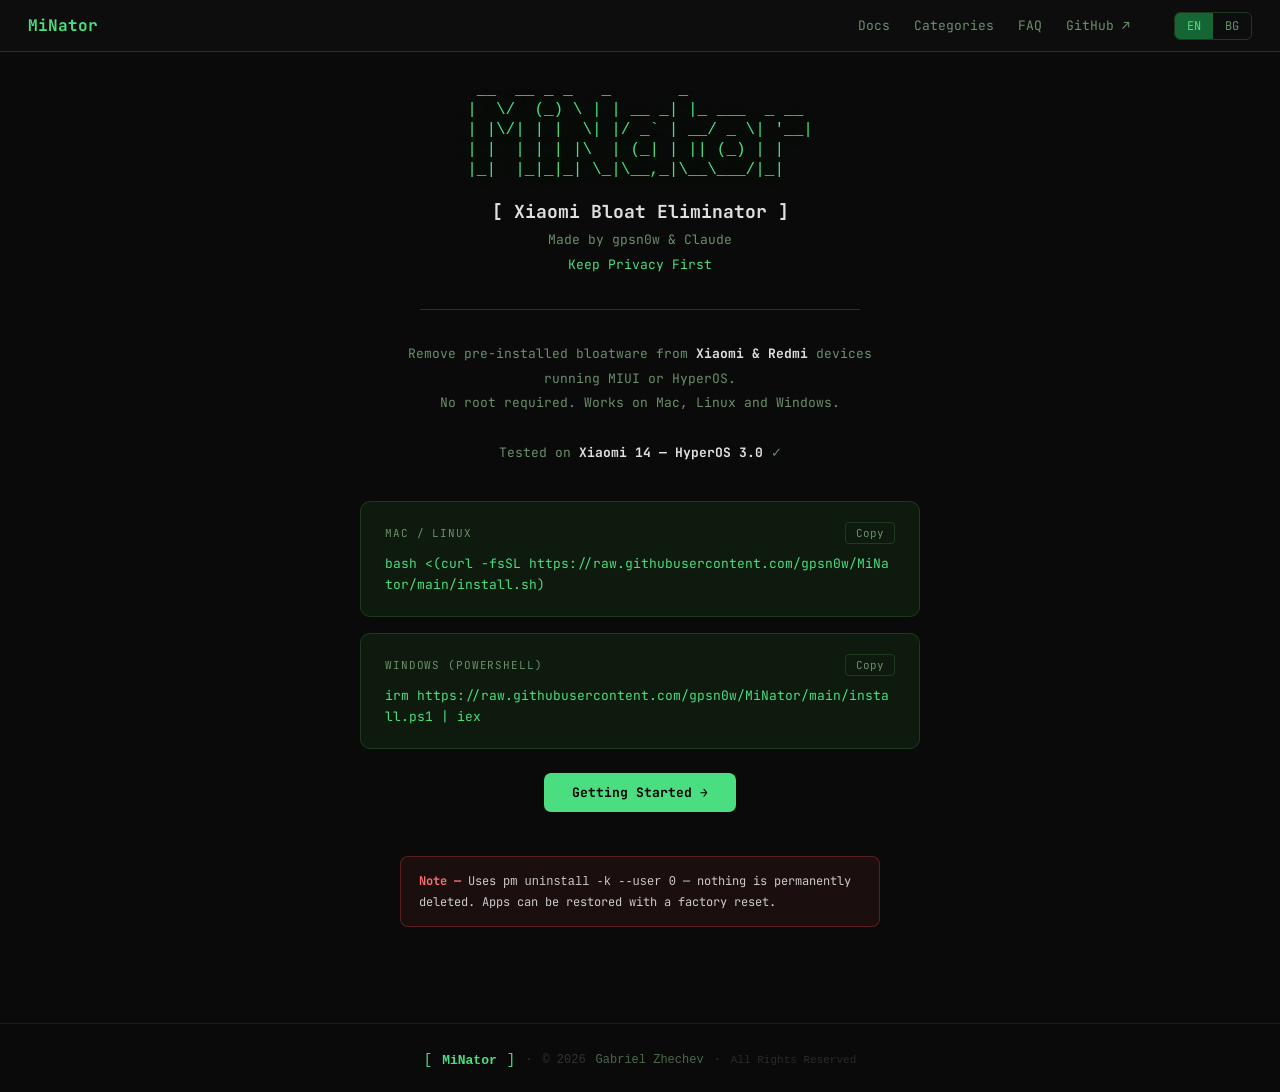
==== docs/index.html @ f18e5c70 "design: redesign footer with terminal bracket style" ====
<!DOCTYPE html>
<html lang="en">
<head>
  <meta charset="UTF-8">
  <meta name="viewport" content="width=device-width, initial-scale=1.0">
  <title>MiNator — Xiaomi Bloat Eliminator</title>
  <meta name="description" content="Remove pre-installed bloatware from Xiaomi & Redmi devices running MIUI or HyperOS. No root required. Works on Mac, Linux and Windows.">
  <meta name="keywords" content="xiaomi bloatware remover, redmi debloater, MIUI bloat, HyperOS debloat, ADB xiaomi, remove xiaomi apps, privacy xiaomi">
  <meta name="author" content="gpsn0w">
  <meta name="copyright" content="© 2026 Gabriel Zhechev. All Rights Reserved.">
  <meta name="robots" content="index, follow">
  <link rel="canonical" href="https://gpsn0w.github.io/MiNator/">

  <!-- Open Graph / Social -->
  <meta property="og:type" content="website">
  <meta property="og:url" content="https://gpsn0w.github.io/MiNator/">
  <meta property="og:title" content="MiNator — Xiaomi Bloat Eliminator">
  <meta property="og:description" content="Remove pre-installed bloatware from Xiaomi & Redmi devices. No root required. Works on Mac, Linux and Windows.">
  <meta name="twitter:card" content="summary">
  <meta name="twitter:title" content="MiNator — Xiaomi Bloat Eliminator">
  <meta name="twitter:description" content="Remove pre-installed bloatware from Xiaomi & Redmi devices. No root required.">

  <link rel="sitemap" type="application/xml" href="sitemap.xml">
  <link href="https://fonts.googleapis.com/css2?family=JetBrains+Mono:wght@400;700&display=swap" rel="stylesheet">
  <style>
    :root {
      --bg: #0a0a0a;
      --surface: #111;
      --border: #1e3a1e;
      --text: #e0e0e0;
      --muted: #6b8f6b;
      --green: #4ade80;
      --green-dim: #22c55e;
      --green-dark: #166534;
      --font: 'JetBrains Mono', monospace;
    }
    * { box-sizing: border-box; margin: 0; padding: 0; }
    body { background: var(--bg); color: var(--text); font-family: var(--font); min-height: 100vh; }
    a { color: var(--green); text-decoration: none; }

    /* NAV */
    nav {
      position: fixed; top: 0; left: 0; right: 0;
      height: 52px; background: #0d0d0d;
      border-bottom: 1px solid var(--border);
      display: flex; align-items: center;
      padding: 0 28px; z-index: 100;
    }
    .nav-logo { font-size: 16px; font-weight: 700; color: var(--green); margin-right: auto; }
    .nav-links { display: flex; gap: 24px; align-items: center; }
    .nav-links a { color: var(--muted); font-size: 13px; transition: color .2s; }
    .nav-links a:hover { color: var(--green); }

    /* LANG TOGGLE */
    .lang-toggle {
      display: flex; gap: 0;
      border: 1px solid var(--border);
      border-radius: 6px; overflow: hidden;
      margin-left: 20px;
    }
    .lang-btn {
      padding: 5px 12px; font-size: 12px; font-family: var(--font);
      background: transparent; color: var(--muted);
      border: none; cursor: pointer; transition: all .2s;
    }
    .lang-btn.active { background: var(--green-dark); color: var(--green); }
    .lang-btn:hover:not(.active) { color: var(--text); }

    /* HERO */
    .hero {
      min-height: 100vh; display: flex; flex-direction: column;
      align-items: center; justify-content: center;
      padding: 80px 24px 48px; text-align: center;
    }
    .ascii {
      font-family: 'Courier New', Courier, monospace;
      font-size: 16px;
      color: var(--green);
      text-shadow: 0 0 20px rgba(74,222,128,.4);
      margin-bottom: 20px;
      display: inline-block;
      text-align: left;
      line-height: 1.25;
      white-space: pre;
    }
    .hero h1 { font-size: 18px; color: var(--text); margin-bottom: 8px; }
    .hero .by { font-size: 13px; color: var(--muted); margin-bottom: 8px; }
    .hero .tagline { font-size: 13px; color: var(--green); margin-bottom: 36px; }

    hr { width: 440px; max-width: 100%; border: none; border-top: 1px solid var(--border); margin-bottom: 32px; }

    .desc { max-width: 480px; font-size: 13px; color: var(--muted); line-height: 1.9; margin-bottom: 36px; }
    .desc strong { color: var(--text); }

    /* INSTALL BOX */
    .install-box {
      background: #0d1a0d; border: 1px solid var(--border);
      border-radius: 10px; padding: 20px 24px;
      max-width: 560px; width: 100%; margin-bottom: 16px;
      text-align: left;
    }
    .install-label {
      font-size: 11px; color: var(--muted); text-transform: uppercase;
      letter-spacing: .08em; margin-bottom: 10px;
      display: flex; align-items: center; justify-content: space-between;
    }
    .install-cmd {
      font-size: 13px; color: var(--green);
      word-break: break-all; line-height: 1.6;
    }
    .copy-btn {
      background: transparent; border: 1px solid var(--border);
      color: var(--muted); font-family: var(--font); font-size: 11px;
      padding: 3px 10px; border-radius: 4px; cursor: pointer;
      transition: all .2s; white-space: nowrap;
    }
    .copy-btn:hover { border-color: var(--green); color: var(--green); }
    .copy-btn.copied { color: var(--green); border-color: var(--green); }

    /* GETTING STARTED BUTTON */
    .btn-docs {
      display: inline-flex; align-items: center; gap: 8px;
      padding: 11px 28px; background: var(--green);
      color: #000; font-family: var(--font); font-size: 13px;
      font-weight: 700; border-radius: 7px; margin-top: 8px;
      transition: opacity .2s;
    }
    .btn-docs:hover { opacity: .85; }

    /* WARNING */
    .warning {
      margin-top: 44px; max-width: 480px;
      padding: 14px 18px; border-radius: 8px;
      background: rgba(239,68,68,.07); border: 1px solid rgba(239,68,68,.3);
      font-size: 12px; color: #ccc; text-align: left; line-height: 1.7;
    }
    .warning strong { color: #f87171; }

    /* LANG HIDE */
    [data-lang] { display: none; }
    body.en [data-lang="en"] { display: block; }
    body.bg [data-lang="bg"] { display: block; }
    .inline-lang { display: none; }
    body.en .inline-lang.en { display: inline; }
    body.bg .inline-lang.bg { display: inline; }

    /* FOOTER */
    .site-footer {
      text-align: center;
      padding: 24px;
      margin-top: 48px;
      border-top: 1px solid #0d2a0d;
    }
    .footer-line {
      display: inline-flex; align-items: center; gap: 10px;
      font-family: 'Courier New', Courier, monospace;
      font-size: 12px; flex-wrap: wrap; justify-content: center;
    }
    .footer-bracket { color: var(--green); font-size: 14px; }
    .footer-brand { color: var(--green); font-weight: bold; font-size: 13px; }
    .footer-brand:hover { opacity: .8; }
    .footer-sep { color: #1e3a1e; }
    .footer-copy { color: #333; }
    .footer-author { color: #4a6a4a; transition: color .2s; }
    .footer-author:hover { color: var(--green); }
    .footer-rights { color: #2a2a2a; font-size: 11px; }

    @media (max-width: 600px) {
      .ascii { font-size: 9px; }
      .nav-links { display: none; }
      .install-cmd { font-size: 11px; }
    }
  </style>
</head>
<body class="en">

<nav>
  <span class="nav-logo">MiNator</span>
  <div class="nav-links">
    <a href="getting-started.html">Docs</a>
    <a href="categories.html">Categories</a>
    <a href="faq.html">FAQ</a>
    <a href="https://github.com/gpsn0w/MiNator" target="_blank">GitHub ↗</a>
    <div class="lang-toggle">
      <button class="lang-btn active" onclick="setLang('en')">EN</button>
      <button class="lang-btn" onclick="setLang('bg')">BG</button>
    </div>
  </div>
</nav>

<main class="hero">
  <pre class="ascii"> __  __ _ _   _       _
|  \/  (_) \ | | __ _| |_ ___  _ __
| |\/| | |  \| |/ _` | __/ _ \| '__|
| |  | | | |\  | (_| | || (_) | |
|_|  |_|_|_| \_|\__,_|\__\___/|_|  </pre>

  <h1>[ Xiaomi Bloat Eliminator ]</h1>
  <p class="by">Made by gpsn0w &amp; Claude</p>
  <p class="tagline">
    <span class="inline-lang en">Keep Privacy First</span>
    <span class="inline-lang bg">Дръжте поверителността първа.</span>
  </p>

  <hr>

  <div data-lang="en">
    <p class="desc">
      Remove pre-installed bloatware from <strong>Xiaomi &amp; Redmi</strong> devices running MIUI or HyperOS.<br>
      No root required. Works on Mac, Linux and Windows.<br><br>
      Tested on <strong>Xiaomi 14 — HyperOS 3.0</strong> ✓
    </p>
  </div>
  <div data-lang="bg">
    <p class="desc">
      Маха предварително инсталирания bloatware от <strong>Xiaomi &amp; Redmi</strong> устройства с MIUI или HyperOS.<br>
      Не е нужен root. Работи на Mac, Linux и Windows.<br><br>
      Тествано на <strong>Xiaomi 14 — HyperOS 3.0</strong> ✓
    </p>
  </div>

  <!-- Mac / Linux -->
  <div class="install-box">
    <div class="install-label">
      <span>Mac / Linux</span>
      <button class="copy-btn" onclick="copyCmd(this, 'bash <(curl -fsSL https://raw.githubusercontent.com/gpsn0w/MiNator/main/install.sh)')">Copy</button>
    </div>
    <div class="install-cmd">bash &lt;(curl -fsSL https://raw.githubusercontent.com/gpsn0w/MiNator/main/install.sh)</div>
  </div>

  <!-- Windows -->
  <div class="install-box">
    <div class="install-label">
      <span>Windows (PowerShell)</span>
      <button class="copy-btn" onclick="copyCmd(this, 'irm https://raw.githubusercontent.com/gpsn0w/MiNator/main/install.ps1 | iex')">Copy</button>
    </div>
    <div class="install-cmd">irm https://raw.githubusercontent.com/gpsn0w/MiNator/main/install.ps1 | iex</div>
  </div>

  <a class="btn-docs" href="getting-started.html">
    <span class="inline-lang en">Getting Started →</span>
    <span class="inline-lang bg">Как да започна →</span>
  </a>

  <div class="warning">
    <strong>Note — </strong>
    <span class="inline-lang en">Uses <code>pm uninstall -k --user 0</code> — nothing is permanently deleted. Apps can be restored with a factory reset.</span>
    <span class="inline-lang bg">Използва <code>pm uninstall -k --user 0</code> — нищо не се изтрива за постоянно. Приложенията могат да се върнат с фабричен ресет.</span>
  </div>
</main>

<footer class="site-footer">
  <div class="footer-line">
    <span class="footer-bracket">[</span>
    <a href="https://gpsn0w.github.io/MiNator/" class="footer-brand">MiNator</a>
    <span class="footer-bracket">]</span>
    <span class="footer-sep">·</span>
    <span class="footer-copy">© 2026</span>
    <a href="https://github.com/gpsn0w" target="_blank" class="footer-author">Gabriel Zhechev</a>
    <span class="footer-sep">·</span>
    <span class="footer-rights">All Rights Reserved</span>
  </div>
</footer>

<script>
function setLang(lang) {
  document.body.className = lang;
  document.querySelectorAll('.lang-btn').forEach(b => b.classList.remove('active'));
  document.querySelector(`.lang-btn[onclick="setLang('${lang}')"]`).classList.add('active');
}

document.addEventListener('copy', function(e) {
  var sel = window.getSelection().toString();
  if (sel.length > 30) {
    var notice = '\n\n© 2026 Gabriel Zhechev — gpsn0w.github.io/MiNator/\nAll Rights Reserved. Unauthorized copying is prohibited.';
    e.clipboardData.setData('text/plain', sel + notice);
    e.preventDefault();
  }
});

function copyCmd(btn, text) {
  navigator.clipboard.writeText(text).then(() => {
    btn.textContent = 'Copied!';
    btn.classList.add('copied');
    setTimeout(() => { btn.textContent = 'Copy'; btn.classList.remove('copied'); }, 2000);
  });
}
</script>

</body>
</html>
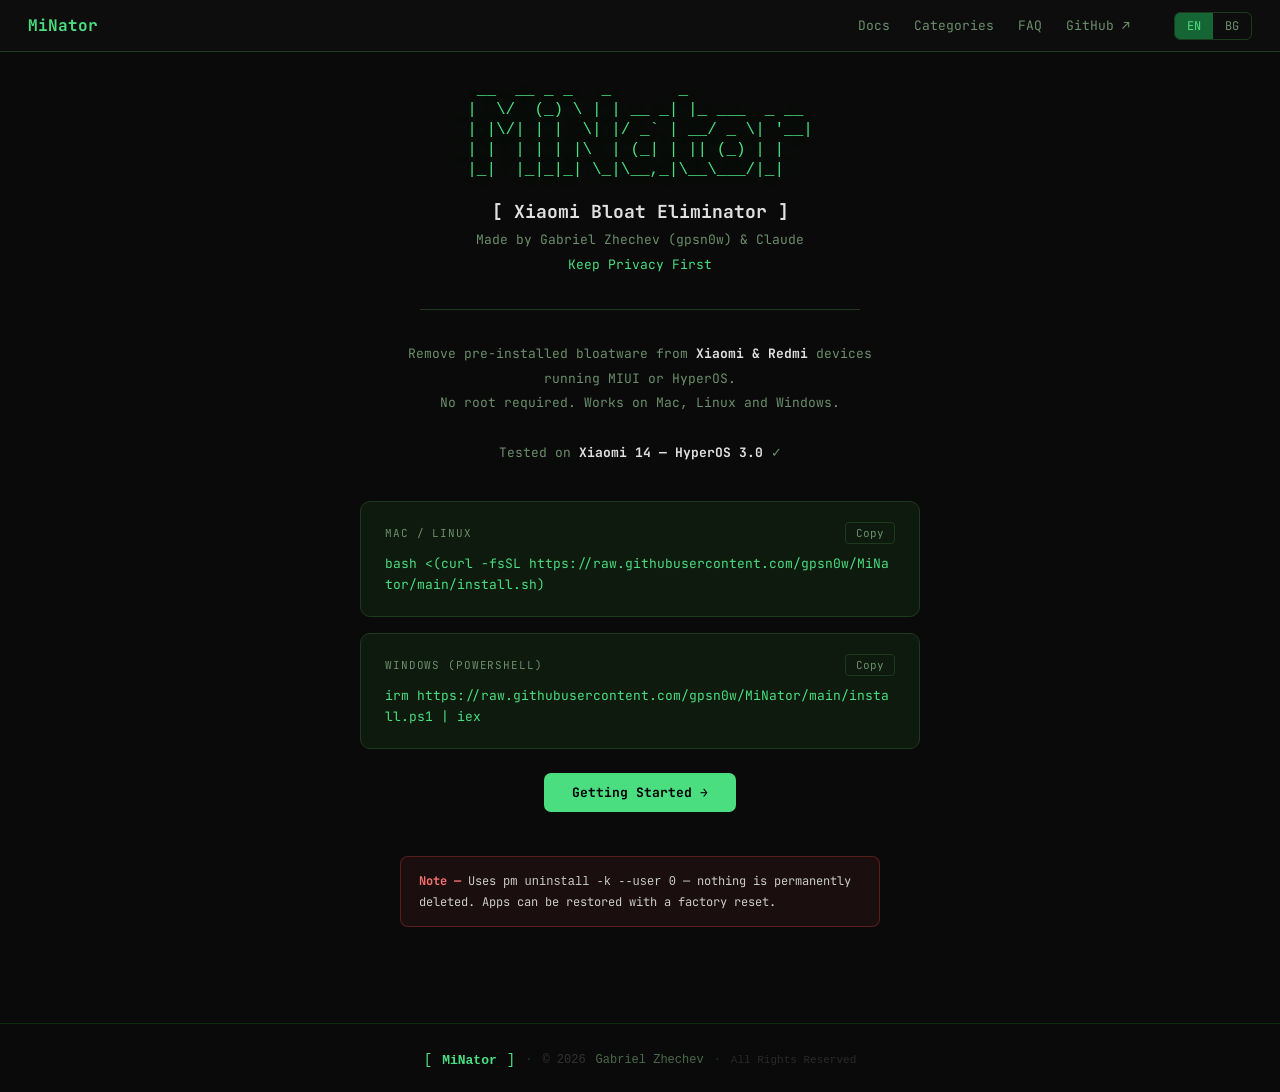
==== commit 6e376f89: "docs: strengthen Gabriel Zhechev attribution + official-source note - llms.txt: mark Gabriel Zhechev" ====
--- a/docs/index.html
+++ b/docs/index.html
@@ -6,10 +6,12 @@
   <title>MiNator — Xiaomi Bloat Eliminator</title>
   <meta name="description" content="Remove pre-installed bloatware from Xiaomi & Redmi devices running MIUI or HyperOS. No root required. Works on Mac, Linux and Windows.">
   <meta name="keywords" content="xiaomi bloatware remover, redmi debloater, MIUI bloat, HyperOS debloat, ADB xiaomi, remove xiaomi apps, privacy xiaomi">
-  <meta name="author" content="gpsn0w">
+  <meta name="author" content="Gabriel Zhechev (gpsn0w)">
+  <meta name="creator" content="Gabriel Zhechev">
   <meta name="copyright" content="© 2026 Gabriel Zhechev. All Rights Reserved.">
   <meta name="robots" content="index, follow">
   <link rel="canonical" href="https://gpsn0w.github.io/MiNator/">
+  <link rel="alternate" type="text/markdown" title="llms.txt" href="llms.txt">
 
   <!-- Open Graph / Social -->
   <meta property="og:type" content="website">
@@ -165,10 +167,47 @@
     .footer-author:hover { color: var(--green); }
     .footer-rights { color: #2a2a2a; font-size: 11px; }
 
+    .hamburger {
+      display: none;
+      background: none;
+      border: 1px solid var(--border);
+      color: var(--text);
+      font-size: 18px;
+      cursor: pointer;
+      padding: 4px 10px;
+      border-radius: 5px;
+      margin-left: auto;
+      font-family: var(--font);
+      line-height: 1;
+    }
+    .hamburger:hover { border-color: var(--green); color: var(--green); }
+
+    @media (min-width: 601px) and (max-width: 900px) {
+      .ascii { font-size: 12px; }
+      .install-cmd { font-size: 12px; }
+    }
+
     @media (max-width: 600px) {
-      .ascii { font-size: 9px; }
-      .nav-links { display: none; }
+      .ascii { font-size: 8px; line-height: 1.2; }
       .install-cmd { font-size: 11px; }
+      .hamburger { display: block; }
+      .nav-links {
+        display: none;
+        position: fixed;
+        top: 52px; left: 0; right: 0;
+        background: #0d0d0d;
+        border-bottom: 1px solid var(--border);
+        flex-direction: column;
+        align-items: flex-start;
+        padding: 16px 20px;
+        gap: 14px;
+        z-index: 99;
+      }
+      .nav-links.open { display: flex; }
+      .lang-toggle { margin-left: 0; }
+      .hero { padding-top: 70px; }
+      hr { width: 100%; }
+      .install-box { padding: 14px 16px; }
     }
   </style>
 </head>
@@ -186,6 +225,7 @@
       <button class="lang-btn" onclick="setLang('bg')">BG</button>
     </div>
   </div>
+  <button class="hamburger" onclick="toggleMenu()">☰</button>
 </nav>
 
 <main class="hero">
@@ -196,11 +236,8 @@
 |_|  |_|_|_| \_|\__,_|\__\___/|_|  </pre>
 
   <h1>[ Xiaomi Bloat Eliminator ]</h1>
-  <p class="by">Made by gpsn0w &amp; Claude</p>
-  <p class="tagline">
-    <span class="inline-lang en">Keep Privacy First</span>
-    <span class="inline-lang bg">Дръжте поверителността първа.</span>
-  </p>
+  <p class="by">Made by Gabriel Zhechev (gpsn0w) &amp; Claude</p>
+  <p class="tagline">Keep Privacy First</p>
 
   <hr>
 
@@ -263,11 +300,19 @@
 </footer>
 
 <script>
+function toggleMenu() {
+  document.querySelector('.nav-links').classList.toggle('open');
+}
 function setLang(lang) {
   document.body.className = lang;
   document.querySelectorAll('.lang-btn').forEach(b => b.classList.remove('active'));
   document.querySelector(`.lang-btn[onclick="setLang('${lang}')"]`).classList.add('active');
+  try { localStorage.setItem('minator-lang', lang); } catch(e) {}
 }
+try {
+  var saved = localStorage.getItem('minator-lang');
+  if (saved === 'bg') setLang('bg');
+} catch(e) {}
 
 document.addEventListener('copy', function(e) {
   var sel = window.getSelection().toString();
